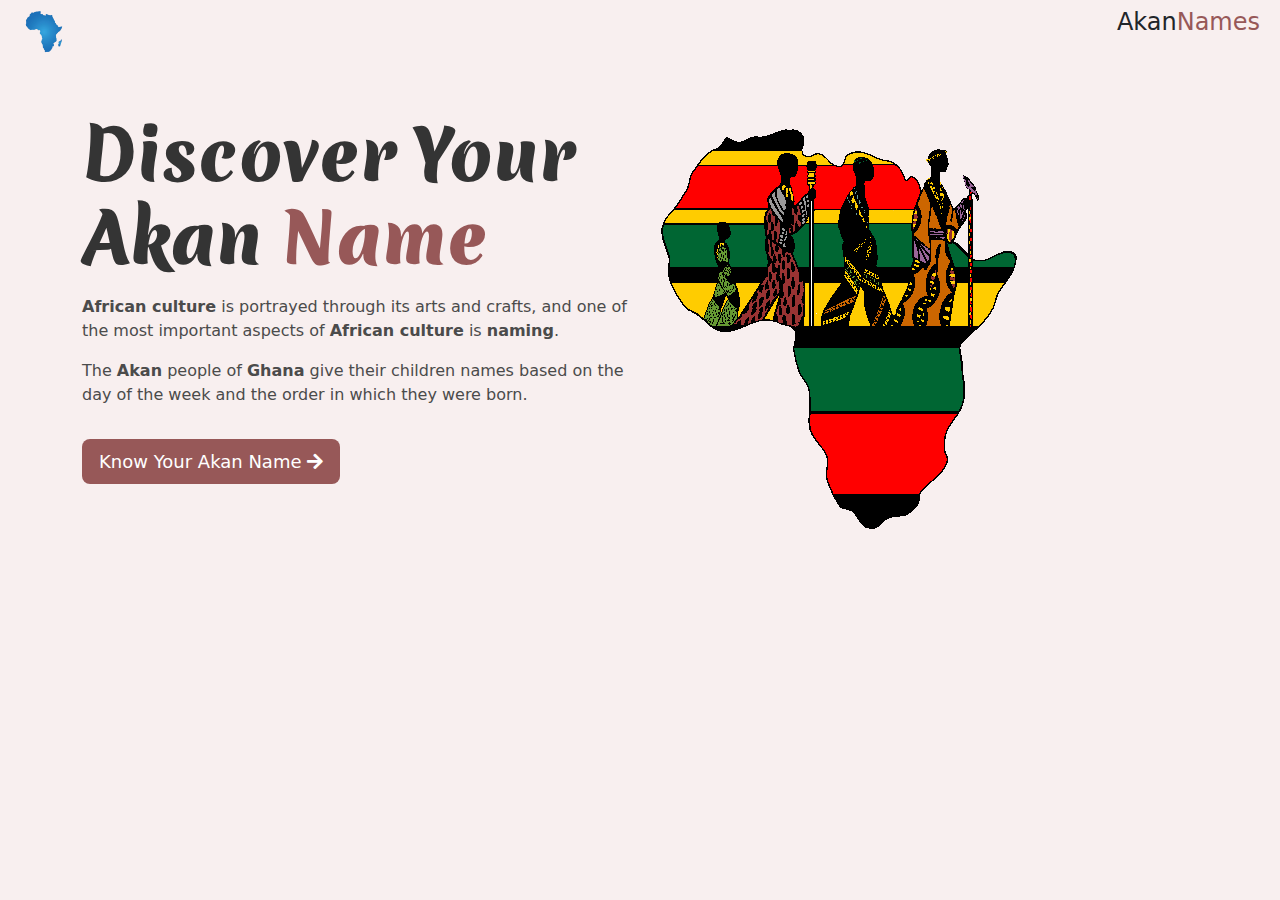
==== index.html @ c09fce2d "homepage landing page completed" ====
<!DOCTYPE html>
<html lang="en">

<head>
    <meta charset="UTF-8">
    <meta http-equiv="X-UA-Compatible" content="IE=edge">
    <meta name="viewport" content="width=device-width, initial-scale=1.0">
    <title>Akan Name</title>
    <!-- favicon -->
    <link rel="apple-touch-icon" sizes="180x180" href="img/apple-touch-icon.png">
    <link rel="icon" type="image/png" sizes="32x32" href="img/favicon-32x32.png">
    <link rel="icon" type="image/png" sizes="16x16" href="img/favicon-16x16.png">
    <link rel="manifest" href="/site.webmanifest">
    <!-- bootstrap -->
    <link href="https://cdn.jsdelivr.net/npm/bootstrap@5.0.2/dist/css/bootstrap.min.css" rel="stylesheet">
    <!-- fontawesome -->
    <link rel="stylesheet" href="https://cdnjs.cloudflare.com/ajax/libs/font-awesome/5.15.3/css/all.min.css" />
    <!-- styles -->
    <link rel="stylesheet" href="css/index.css">
</head>

<body>

    <!-- navigation bar -->
    <nav class="homepage p-2">
        <div class="container-fluid">
            <div class="d-flex justify-content-between">
                <div>
                    <img class="logo" src="img/logo.png" alt="">
                </div>
                <div>
                    <h4>Akan<span class="color-brown">Names</span> </h4>
                </div>
            </div>
        </div>
    </nav>

    <!-- intro -->
    <div class="container intro ">
        <div class="row mt-5">
            <div class="col-lg-6">
                <h1>Discover your <br> Akan <span class="color-brown">Name</span></h1>
                <p class="mt-3">
                    <strong>African culture</strong> is portrayed through its arts and crafts, and one of the most important aspects of
                    <strong>African culture</strong> is <strong>naming</strong>.
                </p>
                <p>
                    The <strong>Akan</strong> people of <strong>Ghana</strong> give their children names based on the day of the week and the order in
                    which they were born.
                </p>
                <a class="btn btn-lg bg-brown bg-discover mt-3">Know Your Akan Name <i class="fas fa-arrow-right"></i></a>
            </div>
            <div class="col-lg-6">
                <img class="img" src="img/people.gif" alt="">
            </div>
        </div>
    </div>
</body>

</html>
---- css/index.css ----
/* fonts */
@import url("https://fonts.googleapis.com/css2?family=Merienda:wght@700&display=swap");

body {
    background-color: rgb(248, 239, 239);
}

p {
    color: #4b4b4b;
    line-height: 1.5em;
}

/* logo */
.logo {
    height: 50px;
}

.homepage h3  {
    font-weight: 900;
    color: rgb(65, 65, 65);
    /* font-size: 35px; */
}
.color-brown {
    color: rgb(151, 88, 88);
}

.bg-brown {
    background-color: rgb(151, 88, 88);
}

.bg-discover {
    color: white;
    font-weight: 500;
    font-size: 18px;
}

.bg-discover:hover {
    background-color: #e05e36;
    color: white;
}

/* intro */

.intro h1 {
    font-size: 4.3em;
    color: #343434;
    font-weight: 900;
    text-transform: capitalize;
    font-family: "Merienda", cursive
}
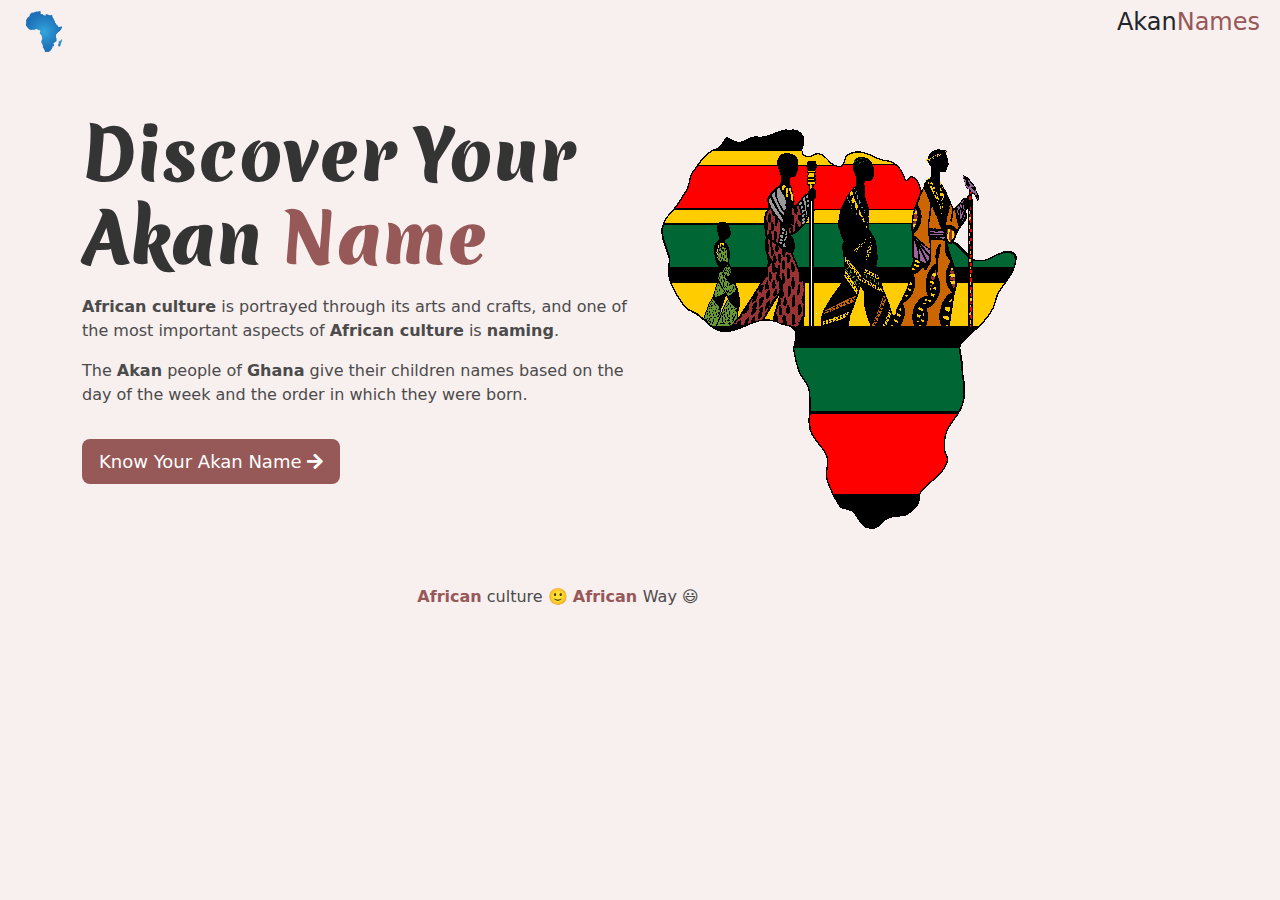
==== commit b3095030: "footer section added" ====
--- a/index.html
+++ b/index.html
@@ -5,7 +5,7 @@
     <meta charset="UTF-8">
     <meta http-equiv="X-UA-Compatible" content="IE=edge">
     <meta name="viewport" content="width=device-width, initial-scale=1.0">
-    <title>Akan Name</title>
+    <title>Akan Name || Welcome</title>
     <!-- favicon -->
     <link rel="apple-touch-icon" sizes="180x180" href="img/apple-touch-icon.png">
     <link rel="icon" type="image/png" sizes="32x32" href="img/favicon-32x32.png">
@@ -41,20 +41,35 @@
             <div class="col-lg-6">
                 <h1>Discover your <br> Akan <span class="color-brown">Name</span></h1>
                 <p class="mt-3">
-                    <strong>African culture</strong> is portrayed through its arts and crafts, and one of the most important aspects of
+                    <strong>African culture</strong> is portrayed through its arts and crafts, and one of the most
+                    important aspects of
                     <strong>African culture</strong> is <strong>naming</strong>.
                 </p>
                 <p>
-                    The <strong>Akan</strong> people of <strong>Ghana</strong> give their children names based on the day of the week and the order in
+                    The <strong>Akan</strong> people of <strong>Ghana</strong> give their children names based on the
+                    day of the week and the order in
                     which they were born.
                 </p>
-                <a class="btn btn-lg bg-brown bg-discover mt-3">Know Your Akan Name <i class="fas fa-arrow-right"></i></a>
+                <a class="btn btn-lg bg-brown bg-discover mt-3" href="form.html">Know Your Akan Name <i
+                        class="fas fa-arrow-right"></i></a>
             </div>
             <div class="col-lg-6">
                 <img class="img" src="img/people.gif" alt="">
             </div>
         </div>
     </div>
+
+    <!-- footer -->
+    <div class="container row mt-5">
+        <div class="col-lg-12">
+            <footer class="text-center">
+                <p>
+                    <strong><span class="color-brown">African</span></strong> culture 🙂 <strong><span
+                            class="color-brown">African </span></strong>Way 😃
+                </p>
+            </footer>
+        </div>
+    </div>
 </body>
 
 </html>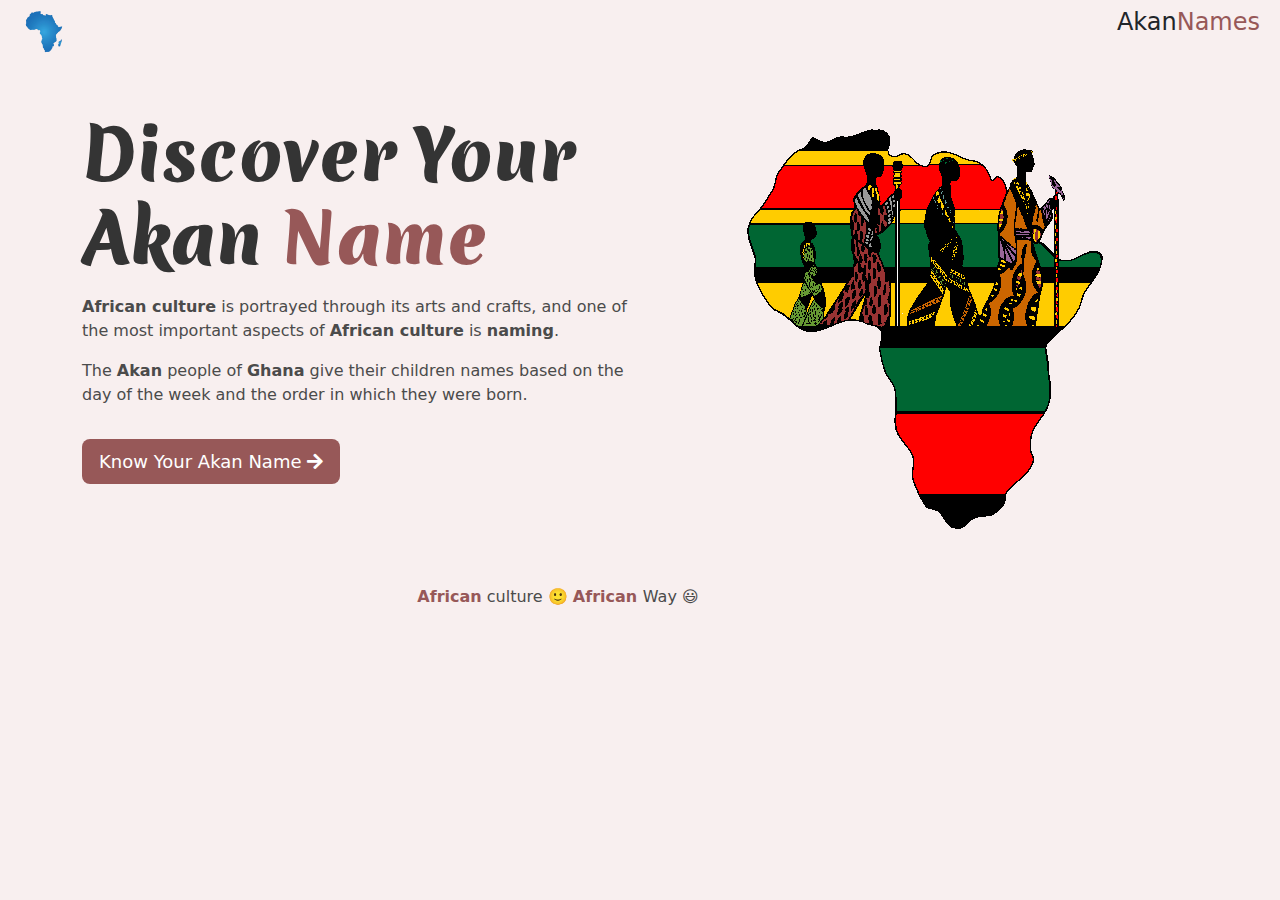
==== commit acfb6c28: "form layout completed" ====
--- a/index.html
+++ b/index.html
@@ -53,8 +53,8 @@
                 <a class="btn btn-lg bg-brown bg-discover mt-3" href="form.html">Know Your Akan Name <i
                         class="fas fa-arrow-right"></i></a>
             </div>
-            <div class="col-lg-6">
-                <img class="img" src="img/people.gif" alt="">
+            <div class="col-lg-6 text-center">
+                <img class="img" src="img/people.gif" alt="African Image">
             </div>
         </div>
     </div>
--- a/css/index.css
+++ b/css/index.css
@@ -48,3 +48,30 @@
     text-transform: capitalize;
     font-family: "Merienda", cursive
 }
+
+
+/* form */
+
+.must {
+    color: rgb(255, 0, 0);
+    text-transform: capitalize;
+}
+
+#gender {
+    /* padding: 100px; */
+    font-size: 1.1em;
+}
+
+.space {
+    margin-bottom: 20px;
+}
+
+.select label {
+    margin-right: 20px;
+}
+
+.form-control::placeholder {
+    font-size: 13px;
+    font-weight: 400;
+    color: #7c7c7c;
+}